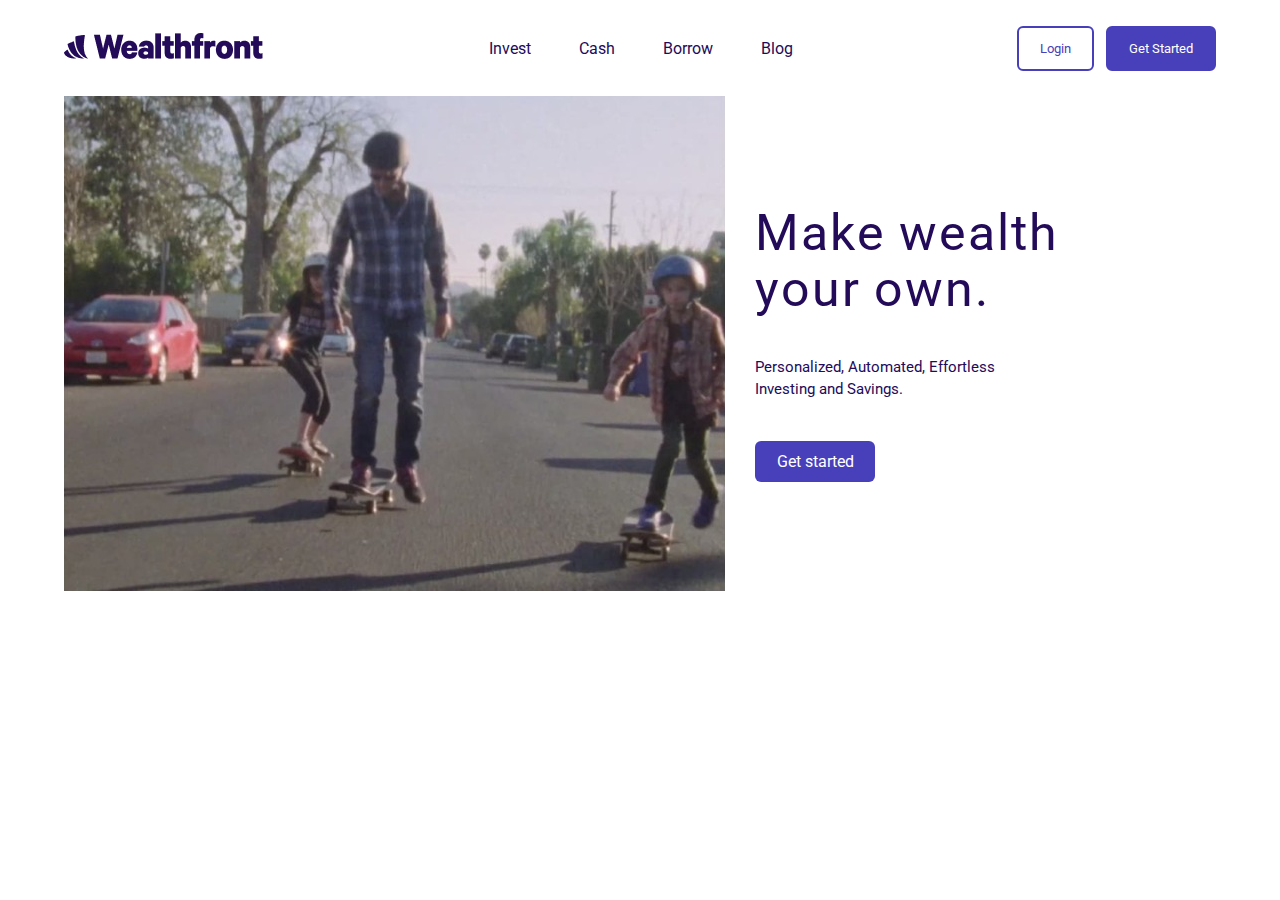
==== 1.html @ facfbb3d "first commit" ====
<!DOCTYPE html>
<html lang="en">

<head>
    <meta charset="UTF-8">
    <meta name="viewport" content="width=device-width, initial-scale=1.0">
    <link rel="stylesheet" href="./1.css">
    <title>WealthFront</title>
</head>

<body>
    <header>
        <div class="logo">
            <img src="Frame (3).png" alt="">
        </div>
        <nav class="nav">
            <ul>
                <li>Invest</li>
                <li id="cash">Cash</li>
                <li class="borrow">Borrow</li>
                <li>Blog</li>
            </ul>
        </nav>
        <div class="buttons__header">
            <button class="login">Login</button>
            <button class="get__started">Get Started</button>
        </div>
    </header>
    <section class="banner">
        <img src="s.png" alt="banner">
        <div class="banner__desc">
            <h1>Make wealth your own.</h1>
            <p>Personalized, Automated, Effortless Investing and Savings.</p>
            <button>Get started</button>
        </div>
    </section>

    
</body>

</html>
---- 1.css ----
@import url('https://fonts.googleapis.com/css2?family=Open+Sans:ital,wght@0,300..800;1,300..800&family=Roboto:ital,wght@0,100;0,300;0,400;0,500;0,700;0,900;1,100;1,300;1,400;1,500;1,700;1,900&family=Source+Code+Pro:ital,wght@0,200..900;1,200..900&display=swap');

* {
    font-family: "Roboto";
    font-weight: 400;
    /* жирность шрифта */
    font-style: normal;
    margin: 0;
    /* внешние отступы */
    padding: 0;
    /* внутренние отступы */
    box-sizing: border-box;
    /* учитывать размеры внешнего и внутреннего пространства */
}

header {
    height: 96px;
    display: flex;
    justify-content: space-between;
    /* равномерное выоавнимае по горизонтали */
    align-items: center;
    /* выравнивание по вертикали */
    padding: 0 64px;
    /* */
}

nav>ul {
    display: flex;
    /* выравнивание по горизонтали */
    list-style: none;
    /* убираем маркеры */
    gap: 48px;
    /* равномерный отступ между элементами */
}

nav>ul>li {
    color: #230B59;
}

.buttons__header>button {
    background: none;
    border: none;
    border: 2px solid #4840BB;
    padding: 13px 21px;
    border-radius: 6px;
}

.buttons__header {
    display: flex;
    align-items: center;
    gap: 12px;
}

.buttons__header>button:first-child {
    color: #4840BB;
}

.buttons__header>button:last-child {
    background: #4840BB;
    color: white;
}

.banner {
    padding: 0 64px;
    display: flex;
    align-items: center;
    justify-content: space-between;
    gap: 30px;
}

.banner>img {
    flex: 50% 0 1;
}

.banner__desc {
    flex: 50% 0 0;
    display: flex;

    flex-direction: column;
    gap: 40px;
}

.banner__desc>h1 {
    font-size: 50px;
    line-height: 56px;
    letter-spacing: 1.9px;
    width: 352px;
    color: #230B59;
}

.banner__desc>p {
    font-size: 15px;
    line-height: 21.6px;
    color: #230B59;
    width: 249px;
}

.banner__desc>button {
    background: #4840BB;
    width: 120px;
    border: none;
    border-radius: 6px;
    padding: 11px 20px;
    color: white;
    font-size: 16px;

}
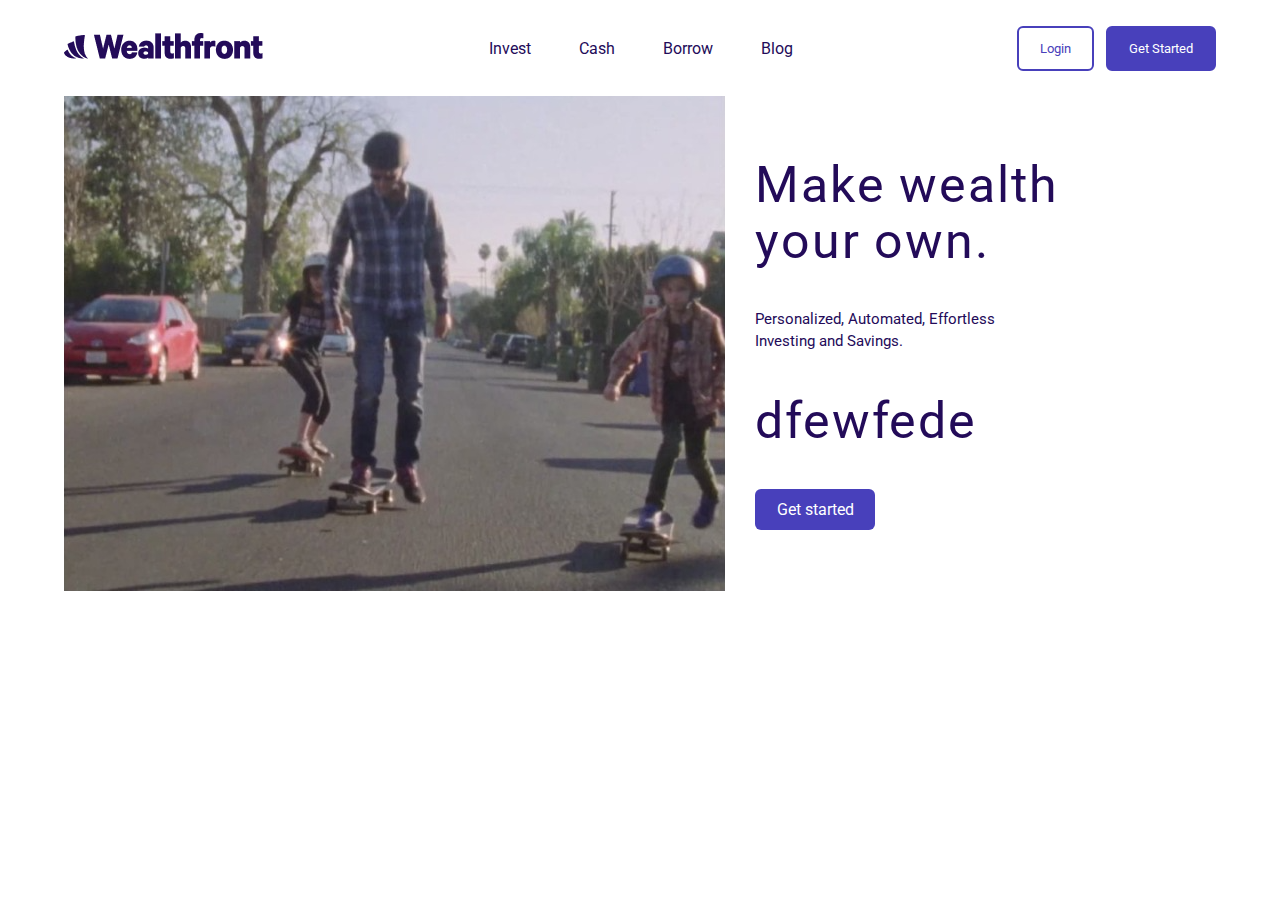
==== commit dc5b6b66: "test 2 commit" ====
--- a/1.html
+++ b/1.html
@@ -31,6 +31,7 @@
         <div class="banner__desc">
             <h1>Make wealth your own.</h1>
             <p>Personalized, Automated, Effortless Investing and Savings.</p>
+            <h1>dfewfede</h1>
             <button>Get started</button>
         </div>
     </section>
